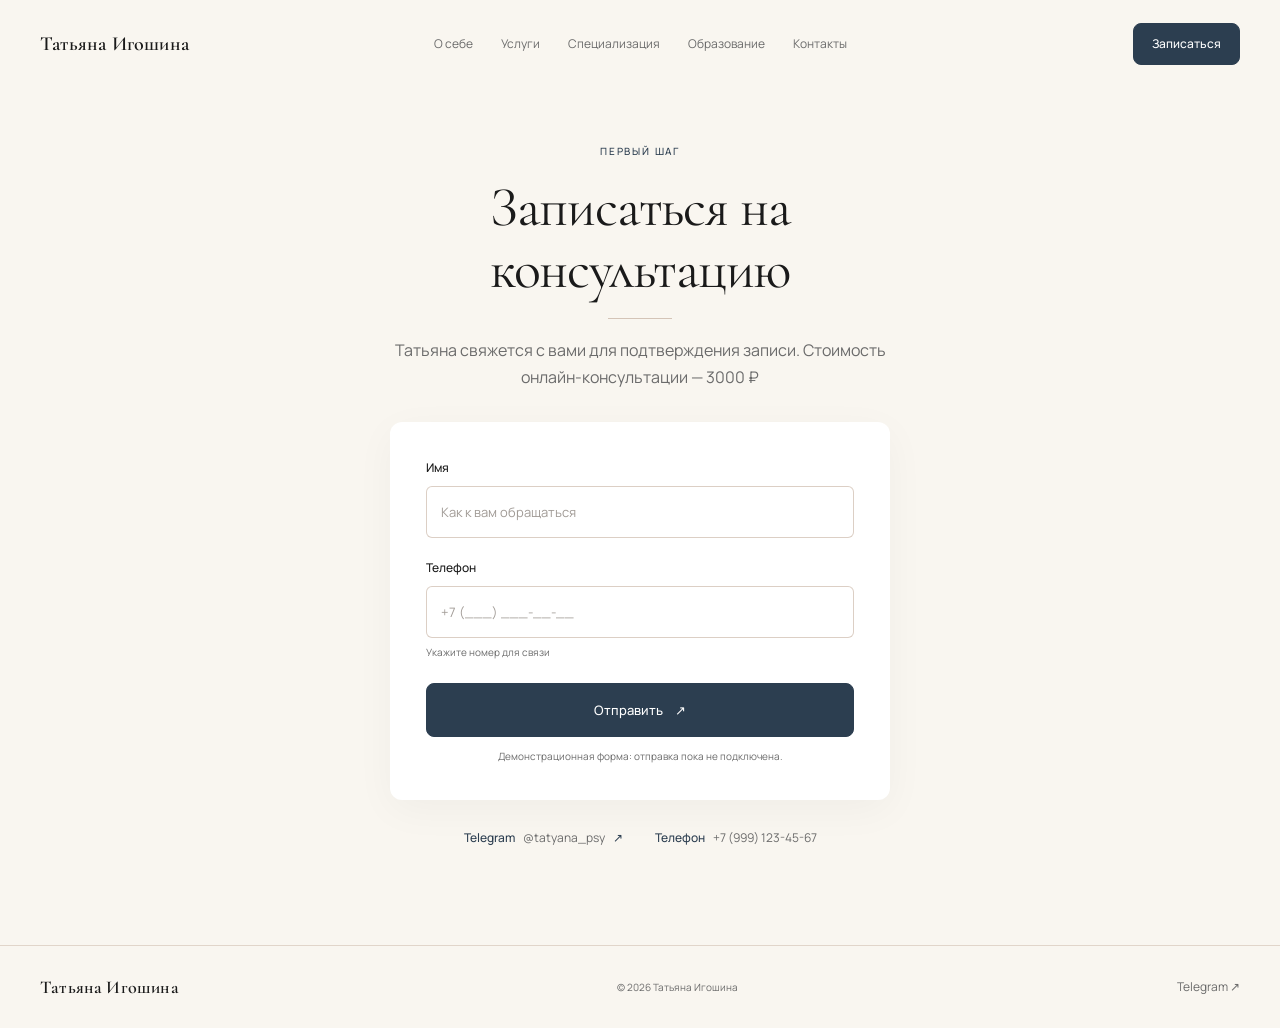
==== booking.html @ d83c14a1 "initial commit" ====
<!doctype html>
<html lang="ru">
<head>
  <meta charset="utf-8">
  <meta name="viewport" content="width=device-width, initial-scale=1">
  <meta name="theme-color" content="#F9F6F0">
  <meta name="description" content="Запись на онлайн-консультацию к психологу Татьяне Игошиной.">
  <title>Записаться на консультацию — Татьяна Игошина</title>
  <link rel="stylesheet" href="css/style.css">
  <script src="js/main.js" defer></script>
</head>
<body>
  <header class="site-header" id="site-header">
    <div class="container header-inner">
      <a class="wordmark" href="index.html#home" aria-label="Татьяна Игошина — на главную">Татьяна Игошина</a>
      <button class="menu-toggle" type="button" aria-label="Открыть меню" aria-expanded="false" aria-controls="primary-nav">
        <span></span>
        <span></span>
      </button>
      <nav class="primary-nav" id="primary-nav" aria-label="Основная навигация">
        <a href="index.html#about">О себе</a>
        <a href="index.html#services">Услуги</a>
        <a href="index.html#specialization">Специализация</a>
        <a href="index.html#education">Образование</a>
        <a href="index.html#contacts">Контакты</a>
      </nav>
      <a class="button button-header" href="#booking">Записаться</a>
    </div>
  </header>

  <main class="booking-page">
    <section class="booking-section" id="booking">
      <div class="container">
        <div class="booking-content reveal">
          <p class="eyebrow">Первый шаг</p>
          <h1>Записаться на консультацию</h1>
          <p class="booking-description">Татьяна свяжется с вами для подтверждения записи. Стоимость онлайн-консультации — 3000 ₽</p>
          <form class="contact-form booking-form" id="contact-form">
            <label for="contact-name">Имя</label>
            <input id="contact-name" name="name" type="text" autocomplete="name" placeholder="Как к вам обращаться" required>
            <label for="contact-phone">Телефон</label>
            <input id="contact-phone" name="phone" type="tel" inputmode="tel" autocomplete="tel" placeholder="+7 (___) ___-__-__" aria-describedby="phone-hint" required>
            <span class="form-hint" id="phone-hint">Укажите номер для связи</span>
            <button class="button form-submit" type="submit">Отправить <span aria-hidden="true">↗</span></button>
            <p class="form-disclaimer">Демонстрационная форма: отправка пока не подключена.</p>
          </form>
          <div class="booking-contacts">
            <a href="https://t.me/tatyana_psy" target="_blank" rel="noopener noreferrer">Telegram <span>@tatyana_psy</span> <span aria-hidden="true">↗</span></a>
            <a href="tel:+79991234567">Телефон <span>+7 (999) 123-45-67</span></a>
          </div>
        </div>
      </div>
    </section>
  </main>

  <dialog class="confirmation-modal" id="confirmation-modal" aria-labelledby="confirmation-message">
    <div class="confirmation-content">
      <svg class="success-check" viewBox="0 0 120 120" role="img" aria-label="Успешная запись">
        <circle class="success-check-circle" cx="60" cy="60" r="48"></circle>
        <path class="success-check-mark" d="m38 61 14 14 31-32"></path>
      </svg>
      <p class="confirmation-message" id="confirmation-message">Спасибо! Я свяжусь с вами в ближайшее время для подтверждения записи.</p>
      <button class="button confirmation-close" type="button">Закрыть</button>
    </div>
  </dialog>

  <footer class="site-footer">
    <div class="container footer-inner">
      <a class="wordmark footer-wordmark" href="index.html#home">Татьяна Игошина</a>
      <p>© 2026 Татьяна Игошина</p>
      <a class="footer-social" href="https://t.me/tatyana_psy" target="_blank" rel="noopener noreferrer">Telegram <span aria-hidden="true">↗</span></a>
    </div>
  </footer>
</body>
</html>
---- css/style.css ----
:root {
  --color-bg: #F9F6F0;
  --color-surface: #FFFFFF;
  --color-text: #1A1A1A;
  --color-text-muted: #6B6B6B;
  --color-accent: #2C3E50;
  --color-accent-light: #D4C4B7;
  --font-heading: "Cormorant", Georgia, serif;
  --font-body: "Manrope", Arial, sans-serif;
  --shadow-soft: 0 10px 40px rgba(0, 0, 0, 0.04);
  --shadow-hover: 0 18px 48px rgba(0, 0, 0, 0.1);
  --container-width: 1200px;
}

@font-face {
  font-family: "Cormorant";
  src: url("../fonts/CormorantGaramond-Cyrillic.woff2") format("woff2");
  font-style: normal;
  font-weight: 400 600;
  font-display: block;
  unicode-range: U+0301, U+0400-045F, U+0490-0491, U+04B0-04B1, U+2116;
}

@font-face {
  font-family: "Cormorant";
  src: url("../fonts/CormorantGaramond-LatinExt.woff2") format("woff2");
  font-style: normal;
  font-weight: 400 600;
  font-display: block;
  unicode-range: U+0100-02BA, U+02BD-02C5, U+02C7-02CC, U+02CE-02D7, U+02DD-02FF, U+0304, U+0308, U+0329, U+1D00-1DBF, U+1E00-1E9F, U+1EF2-1EFF, U+2020, U+20A0-20AB, U+20AD-20C4, U+2113, U+2C60-2C7F, U+A720-A7FF;
}

@font-face {
  font-family: "Cormorant";
  src: url("../fonts/CormorantGaramond-Latin.woff2") format("woff2");
  font-style: normal;
  font-weight: 400 600;
  font-display: block;
  unicode-range: U+0000-00FF, U+0131, U+0152-0153, U+02BB-02BC, U+02C6, U+02DA, U+02DC, U+0304, U+0308, U+0329, U+2000-206F, U+20AC, U+2122, U+2191, U+2193, U+2212, U+2215, U+FEFF, U+FFFD;
}

@font-face {
  font-family: "Manrope";
  src: url("../fonts/Manrope-Cyrillic.woff2") format("woff2");
  font-style: normal;
  font-weight: 400 500;
  font-display: block;
  unicode-range: U+0301, U+0400-045F, U+0490-0491, U+04B0-04B1, U+2116;
}

@font-face {
  font-family: "Manrope";
  src: url("../fonts/Manrope-LatinExt.woff2") format("woff2");
  font-style: normal;
  font-weight: 400 500;
  font-display: block;
  unicode-range: U+0100-02BA, U+02BD-02C5, U+02C7-02CC, U+02CE-02D7, U+02DD-02FF, U+0304, U+0308, U+0329, U+1D00-1DBF, U+1E00-1E9F, U+1EF2-1EFF, U+2020, U+20A0-20AB, U+20AD-20C4, U+2113, U+2C60-2C7F, U+A720-A7FF;
}

@font-face {
  font-family: "Manrope";
  src: url("../fonts/Manrope-Latin.woff2") format("woff2");
  font-style: normal;
  font-weight: 400 500;
  font-display: block;
  unicode-range: U+0000-00FF, U+0131, U+0152-0153, U+02BB-02BC, U+02C6, U+02DA, U+02DC, U+0304, U+0308, U+0329, U+2000-206F, U+20AC, U+2122, U+2191, U+2193, U+2212, U+2215, U+FEFF, U+FFFD;
}

* {
  box-sizing: border-box;
}

html {
  scroll-behavior: smooth;
  scroll-padding-top: 96px;
}

body {
  margin: 0;
  background: var(--color-bg);
  color: var(--color-text);
  font-family: var(--font-body);
  font-size: 16px;
  font-weight: 400;
  line-height: 1.7;
}

body,
button,
input {
  font-family: var(--font-body);
}

button,
input,
a {
  -webkit-tap-highlight-color: transparent;
}

a {
  color: inherit;
  text-decoration: none;
}

button,
input {
  font-size: inherit;
}

button:focus-visible,
input:focus-visible,
a:focus-visible {
  outline: 2px solid var(--color-accent);
  outline-offset: 4px;
}

img {
  display: block;
  max-width: 100%;
}

h1,
h2,
h3,
p {
  margin-top: 0;
}

h1,
h2,
h3 {
  color: var(--color-text);
  font-family: var(--font-heading);
  font-weight: 400;
}

h1 {
  margin-bottom: 24px;
  font-size: 64px;
  letter-spacing: -0.02em;
  line-height: 1.1;
}

h2 {
  margin-bottom: 30px;
  font-size: 56px;
  line-height: 1.2;
}

h2::after {
  display: block;
  width: 64px;
  height: 1px;
  margin-top: 18px;
  background: var(--color-accent-light);
  content: "";
}

h3 {
  margin-bottom: 16px;
  font-size: 24px;
  font-weight: 600;
  line-height: 1.25;
}

p {
  color: var(--color-text-muted);
  font-size: 16px;
  line-height: 1.7;
}

.container {
  width: min(var(--container-width), calc(100% - 80px));
  margin: 0 auto;
}

.section {
  padding: 120px 0;
}

.site-header {
  position: fixed;
  z-index: 20;
  inset: 0 0 auto;
  height: 88px;
  transition: background-color 240ms ease, box-shadow 240ms ease, backdrop-filter 240ms ease;
}

.site-header.is-scrolled {
  background: rgba(249, 246, 240, 0.92);
  box-shadow: 0 4px 24px rgba(26, 26, 26, 0.06);
  backdrop-filter: blur(14px);
}

.header-inner {
  position: relative;
  display: flex;
  height: 100%;
  align-items: center;
  justify-content: space-between;
  gap: 28px;
}

.wordmark {
  flex: 0 0 auto;
  color: var(--color-text);
  font-family: var(--font-heading);
  font-size: 20px;
  font-weight: 600;
  letter-spacing: 0.01em;
}

.primary-nav {
  position: absolute;
  left: 50%;
  display: flex;
  align-items: center;
  gap: 28px;
  transform: translateX(-50%);
}

.primary-nav a,
.footer-social {
  color: var(--color-text-muted);
  font-size: 12px;
  transition: color 180ms ease;
}

.primary-nav a:hover,
.footer-social:hover {
  color: var(--color-accent);
}

.button {
  display: inline-flex;
  min-height: 54px;
  align-items: center;
  justify-content: center;
  gap: 12px;
  padding: 0 24px;
  border: 1px solid var(--color-accent);
  border-radius: 8px;
  background: var(--color-accent);
  color: var(--color-surface);
  font-size: 13px;
  font-weight: 500;
  line-height: 1.3;
  transition: background-color 180ms ease, border-color 180ms ease, transform 180ms ease;
}

.button:hover {
  transform: translateY(-2px);
  border-color: #1F2F3D;
  background: #1F2F3D;
}

.button-header {
  justify-content: flex-end;
  min-height: 42px;
  padding: 0 18px;
  font-size: 12px;
}

.menu-toggle {
  display: none;
}

.hero {
  position: relative;
  display: flex;
  min-height: 100vh;
  align-items: center;
  padding: 112px 0 72px;
  overflow: hidden;
}

.hero::after {
  position: absolute;
  right: max(20px, calc((100% - var(--container-width)) / 2));
  bottom: 0;
  left: max(20px, calc((100% - var(--container-width)) / 2));
  height: 1px;
  background: var(--color-accent-light);
  content: "";
}

.hero::before {
  position: absolute;
  top: 20%;
  left: -150px;
  width: 350px;
  height: 350px;
  border: 1px solid rgba(212, 196, 183, 0.42);
  border-radius: 50%;
  content: "";
  pointer-events: none;
}

.hero-layout {
  display: grid;
  grid-template-columns: 1fr 0.88fr;
  align-items: center;
  gap: 72px;
}

.hero-copy {
  max-width: 590px;
  padding: 32px 0;
}

.eyebrow {
  margin-bottom: 18px;
  color: var(--color-accent);
  font-size: 10px;
  font-weight: 500;
  letter-spacing: 0.18em;
  line-height: 1.5;
  text-transform: uppercase;
}

.hero-copy h1 {
  max-width: 600px;
}

.hero-subtitle {
  margin-bottom: 12px;
  color: var(--color-text);
  font-size: 15px;
  font-weight: 500;
}

.hero-description {
  max-width: 460px;
  margin-bottom: 30px;
  font-size: 17px;
}

.hero-note {
  display: block;
  margin-top: 20px;
  color: var(--color-text-muted);
  font-size: 11px;
  letter-spacing: 0.06em;
}

.hero-image-wrap {
  position: relative;
  width: 100%;
  max-width: 490px;
  justify-self: end;
}

.hero-image-wrap::before {
  position: absolute;
  z-index: -1;
  top: 28px;
  right: -25px;
  bottom: -25px;
  left: 28px;
  border: 1px solid var(--color-accent-light);
  border-radius: 12px;
  content: "";
}

.hero-image {
  width: 100%;
  height: min(68vh, 640px);
  min-height: 430px;
  border-radius: 12px;
  box-shadow: var(--shadow-soft);
  object-fit: cover;
  object-position: center 35%;
}

.scroll-cue {
  position: absolute;
  bottom: 32px;
  left: 50%;
  display: flex;
  width: 24px;
  height: 38px;
  justify-content: center;
  border: 1px solid var(--color-accent-light);
  border-radius: 20px;
  transform: translateX(-50%);
}

.scroll-cue span {
  width: 2px;
  height: 8px;
  margin-top: 7px;
  border-radius: 2px;
  background: var(--color-accent);
  animation: scroll-pulse 1.6s ease-in-out infinite;
}

.about-section {
  background: var(--color-surface);
}

.about-layout {
  display: grid;
  grid-template-columns: 0.92fr 1fr;
  align-items: center;
  gap: 100px;
}

.about-image-wrap {
  position: relative;
  max-width: 470px;
}

.about-image {
  width: 100%;
  height: 600px;
  border: 1px solid var(--color-accent-light);
  border-radius: 12px;
  box-shadow: var(--shadow-soft);
  object-fit: cover;
  object-position: center;
}

.about-copy {
  max-width: 520px;
}

.about-copy h2 {
  margin-bottom: 20px;
}

.about-copy p:not(.eyebrow) {
  margin-bottom: 16px;
}

.text-link {
  display: inline-flex;
  align-items: center;
  gap: 12px;
  margin-top: 10px;
  color: var(--color-accent);
  font-size: 12px;
  font-weight: 500;
}

.text-link span,
.card-link span {
  transition: transform 180ms ease;
}

.text-link:hover span,
.card-link:hover span {
  transform: translate(3px, -3px);
}

.section-heading {
  display: flex;
  align-items: end;
  justify-content: space-between;
  gap: 48px;
  margin-bottom: 52px;
}

.section-heading h2 {
  margin-bottom: 0;
}

.section-intro {
  max-width: 420px;
  margin-bottom: 4px;
}

.service-grid {
  display: grid;
  grid-template-columns: repeat(2, minmax(0, 1fr));
  gap: 28px;
}

.service-card {
  position: relative;
  display: flex;
  min-height: 390px;
  flex-direction: column;
  padding: 40px;
  border-radius: 12px;
  background: var(--color-surface);
  box-shadow: var(--shadow-soft);
  transition: transform 240ms ease, box-shadow 240ms ease;
}

.service-card:hover {
  transform: translateY(-5px);
  box-shadow: var(--shadow-hover);
}

.card-number {
  display: block;
  margin-bottom: 26px;
  color: var(--color-accent-light);
  font-family: var(--font-heading);
  font-size: 21px;
}

.service-card h3 {
  max-width: 430px;
}

.service-card > p {
  max-width: 480px;
  margin-bottom: 26px;
}

.service-price {
  display: flex;
  align-items: baseline;
  gap: 12px;
  margin-top: auto;
}

.price {
  color: var(--color-accent);
  font-size: 25px;
  font-weight: 500;
  letter-spacing: -0.04em;
}

.price-caption {
  color: var(--color-text-muted);
  font-size: 11px;
}

.card-link {
  display: flex;
  align-items: center;
  justify-content: space-between;
  margin-top: 22px;
  padding: 13px 16px;
  border: 1px solid var(--color-accent);
  border-radius: 8px;
  background: transparent;
  color: var(--color-accent);
  font-size: 12px;
  font-weight: 500;
  transition: background-color 200ms ease, color 200ms ease, box-shadow 200ms ease, transform 200ms ease;
}

.card-link:hover {
  transform: translateY(-2px);
  background: var(--color-accent);
  color: var(--color-surface);
  box-shadow: 0 8px 20px rgba(44, 62, 80, 0.2);
}

.specialization-section {
  background: var(--color-accent);
}

.specialization-layout {
  display: grid;
  grid-template-columns: 1fr;
  gap: 44px;
}

.specialization-heading .eyebrow {
  color: var(--color-accent-light);
}

.specialization-heading h2 {
  max-width: 620px;
  margin-bottom: 20px;
  color: var(--color-surface);
}

.specialization-heading > p:last-child {
  max-width: 390px;
  margin-bottom: 0;
  color: rgba(255, 255, 255, 0.68);
}

.specialization-grid {
  display: grid;
  grid-template-columns: repeat(3, minmax(0, 1fr));
  gap: 18px;
}

.specialization-card {
  min-height: 205px;
  padding: 26px 24px;
  border: 1px solid rgba(255, 255, 255, 0.1);
  border-radius: 12px;
  background: rgba(255, 255, 255, 0.08);
  transition: transform 240ms ease, background-color 240ms ease, box-shadow 240ms ease;
}

.specialization-card:hover {
  transform: translateY(-5px);
  background: rgba(255, 255, 255, 0.13);
  box-shadow: 0 14px 34px rgba(12, 24, 35, 0.2);
}

.specialization-icon {
  width: 30px;
  height: 30px;
  margin-bottom: 16px;
  fill: none;
  stroke: var(--color-accent-light);
  stroke-linecap: round;
  stroke-linejoin: round;
  stroke-width: 1.5;
}

.specialization-card h3 {
  margin-bottom: 8px;
  color: var(--color-surface);
  font-family: var(--font-body);
  font-size: 15px;
  font-weight: 500;
  line-height: 1.4;
}

.specialization-card p {
  margin-bottom: 0;
  color: rgba(255, 255, 255, 0.68);
  font-size: 12px;
  line-height: 1.6;
}

.education-section {
  background: var(--color-surface);
}

.education-heading {
  align-items: end;
}

.education-heading h2 {
  max-width: 540px;
}

.education-layout {
  display: grid;
  grid-template-columns: 0.8fr 1fr;
  align-items: start;
  gap: 72px;
}

.education-list {
  border-top: 1px solid var(--color-accent-light);
}

.education-item {
  display: grid;
  grid-template-columns: 42px 1fr;
  gap: 14px;
  padding: 18px 0;
  border-bottom: 1px solid rgba(212, 196, 183, 0.7);
}

.education-marker {
  padding-top: 2px;
  color: var(--color-accent);
  font-family: var(--font-heading);
  font-size: 17px;
}

.education-item p {
  margin-bottom: 0;
  color: var(--color-text);
  font-size: 13px;
  line-height: 1.6;
}

.diploma-slider {
  display: grid;
  grid-template-columns: 48px minmax(0, 1fr) 48px;
  align-items: center;
  gap: 18px;
  min-width: 0;
}

.diploma-viewport {
  min-width: 0;
  overflow: hidden;
  border-radius: 12px;
  background: var(--color-bg);
  box-shadow: var(--shadow-soft);
}

.diploma-track {
  display: flex;
  align-items: stretch;
  transition: transform 520ms cubic-bezier(0.22, 0.61, 0.36, 1);
  will-change: transform;
}

.diploma-slider[data-active-slide="0"] .diploma-track {
  transform: translateX(0);
}

.diploma-slider[data-active-slide="1"] .diploma-track {
  transform: translateX(-100%);
}

.diploma-slider[data-active-slide="2"] .diploma-track {
  transform: translateX(-200%);
}

.diploma-slider[data-active-slide="3"] .diploma-track {
  transform: translateX(-300%);
}

.diploma-slider[data-active-slide="4"] .diploma-track {
  transform: translateX(-400%);
}

.diploma-slider[data-active-slide="5"] .diploma-track {
  transform: translateX(-500%);
}

.diploma-slide {
  display: flex;
  flex: 0 0 100%;
  min-width: 0;
  height: 460px;
  align-items: center;
  justify-content: center;
  padding: 18px;
}

.diploma-slide img {
  width: 100%;
  height: 100%;
  object-fit: contain;
}

.slider-arrow {
  display: flex;
  width: 46px;
  height: 46px;
  align-items: center;
  justify-content: center;
  padding: 0;
  border: 1px solid var(--color-accent-light);
  border-radius: 50%;
  background: var(--color-surface);
  color: var(--color-accent);
  cursor: pointer;
  transition: background-color 180ms ease, color 180ms ease, box-shadow 180ms ease, transform 180ms ease;
}

.slider-arrow:hover {
  transform: scale(1.06);
  background: var(--color-accent);
  color: var(--color-surface);
  box-shadow: var(--shadow-soft);
}

.slider-arrow svg {
  width: 20px;
  height: 20px;
  fill: none;
  stroke: currentColor;
  stroke-linecap: round;
  stroke-linejoin: round;
  stroke-width: 1.7;
}

.slider-arrow:disabled {
  opacity: 0.45;
  cursor: default;
}

.slider-arrow:disabled:hover {
  transform: none;
  background: var(--color-surface);
  color: var(--color-accent);
  box-shadow: none;
}

.contacts-section {
  background: var(--color-bg);
}

.contacts-layout {
  display: grid;
  grid-template-columns: 0.9fr 0.8fr;
  align-items: start;
  gap: 100px;
}

.contacts-simple {
  display: block;
}

.contacts-simple .contacts-copy {
  max-width: 720px;
  margin: 0 auto;
  text-align: center;
}

.contacts-simple .contacts-copy h2 {
  max-width: none;
}

.contacts-simple .contacts-copy h2::after {
  margin-right: auto;
  margin-left: auto;
}

.contacts-simple .contacts-copy > p:not(.eyebrow) {
  max-width: none;
}

.contacts-simple .contact-links {
  justify-items: center;
}

.contacts-booking-link {
  margin-top: 32px;
}

.contacts-copy {
  max-width: 470px;
  padding-top: 10px;
}

.contacts-copy h2 {
  max-width: 440px;
}

.contacts-copy > p:not(.eyebrow) {
  max-width: 420px;
}

.contact-links {
  display: grid;
  gap: 14px;
  margin-top: 34px;
}

.contact-links a {
  display: flex;
  align-items: center;
  gap: 12px;
  color: var(--color-accent);
  font-size: 12px;
  font-weight: 500;
}

.contact-links a span:first-of-type {
  color: var(--color-text-muted);
  font-weight: 400;
}

.contact-form {
  display: flex;
  flex-direction: column;
  padding: 36px;
  border-radius: 12px;
  background: var(--color-surface);
  box-shadow: var(--shadow-soft);
}

.contact-form label {
  margin: 0 0 8px;
  color: var(--color-text);
  font-size: 12px;
  font-weight: 500;
}

.contact-form input {
  width: 100%;
  min-height: 52px;
  margin-bottom: 20px;
  padding: 0 14px;
  border: 1px solid rgba(212, 196, 183, 0.8);
  border-radius: 6px;
  background: var(--color-surface);
  color: var(--color-text);
  font-size: 13px;
  transition: border-color 180ms ease, box-shadow 180ms ease;
}

.contact-form input::placeholder {
  color: #A19B96;
}

.contact-form input:focus {
  border-color: var(--color-accent);
  box-shadow: 0 0 0 3px rgba(44, 62, 80, 0.08);
  outline: none;
}

.form-hint {
  margin-top: -14px;
  margin-bottom: 22px;
  color: var(--color-text-muted);
  font-size: 10px;
}

.form-submit {
  width: 100%;
  cursor: pointer;
}

.form-disclaimer {
  margin: 12px 0 0;
  font-size: 10px;
  line-height: 1.5;
  text-align: center;
}

.confirmation-modal {
  width: min(440px, calc(100% - 32px));
  max-width: none;
  max-height: calc(100% - 32px);
  padding: 0;
  overflow: auto;
  border: 0;
  border-radius: 12px;
  background: transparent;
  color: var(--color-text);
}

.confirmation-modal::backdrop {
  background: rgba(26, 26, 26, 0.58);
  backdrop-filter: blur(3px);
}

.confirmation-modal[open] {
  animation: modal-enter 240ms ease both;
}

.confirmation-content {
  display: flex;
  flex-direction: column;
  align-items: center;
  padding: 42px 38px 36px;
  border-radius: 12px;
  background: var(--color-surface);
  box-shadow: var(--shadow-hover);
  text-align: center;
}

.success-check {
  width: 124px;
  height: 124px;
  margin-bottom: 22px;
  overflow: visible;
}

.success-check-circle,
.success-check-mark {
  fill: none;
  stroke: var(--color-accent);
  stroke-linecap: round;
  stroke-linejoin: round;
}

.success-check-circle {
  stroke-width: 3;
  stroke-dasharray: 302;
  stroke-dashoffset: 302;
  animation: draw-success-circle 900ms ease forwards;
}

.success-check-mark {
  stroke-width: 4;
  stroke-dasharray: 68;
  stroke-dashoffset: 68;
  animation: draw-success-mark 550ms 650ms ease forwards;
}

.confirmation-message {
  max-width: 340px;
  margin-bottom: 26px;
  color: var(--color-text);
  font-family: var(--font-heading);
  font-size: 27px;
  line-height: 1.25;
}

.confirmation-close {
  min-width: 150px;
  cursor: pointer;
}

.booking-page {
  min-height: calc(100vh - 76px);
}

.booking-section {
  display: flex;
  min-height: calc(100vh - 76px);
  align-items: center;
  padding: 144px 0 96px;
}

.booking-content {
  width: min(100%, 600px);
  margin: 0 auto;
  text-align: center;
}

.booking-content h1 {
  margin-bottom: 18px;
  font-size: 56px;
}

.booking-content h1::after {
  display: block;
  width: 64px;
  height: 1px;
  margin: 18px auto 0;
  background: var(--color-accent-light);
  content: "";
}

.booking-description {
  max-width: 520px;
  margin: 0 auto 30px;
}

.booking-form {
  max-width: 500px;
  margin: 0 auto;
  text-align: left;
}

.booking-contacts {
  display: flex;
  flex-wrap: wrap;
  justify-content: center;
  gap: 16px 32px;
  margin-top: 28px;
}

.booking-contacts a {
  display: inline-flex;
  align-items: center;
  gap: 8px;
  color: var(--color-accent);
  font-size: 12px;
  font-weight: 500;
}

.booking-contacts a span:first-of-type {
  color: var(--color-text-muted);
  font-weight: 400;
}

.site-footer {
  padding: 26px 0;
  border-top: 1px solid rgba(212, 196, 183, 0.65);
  background: var(--color-bg);
}

.footer-inner {
  display: flex;
  align-items: center;
  justify-content: space-between;
  gap: 24px;
}

.footer-wordmark {
  font-size: 18px;
}

.footer-inner p {
  margin: 0;
  font-size: 10px;
}

.reveal {
  opacity: 0;
  transform: translateY(30px);
  transition: opacity 700ms ease, transform 700ms ease;
}

.reveal.is-visible {
  opacity: 1;
  transform: translateY(0);
}

@keyframes scroll-pulse {
  0%,
  100% {
    opacity: 0.4;
    transform: translateY(0);
  }
  50% {
    opacity: 1;
    transform: translateY(8px);
  }
}

@keyframes draw-success-circle {
  to {
    stroke-dashoffset: 0;
  }
}

@keyframes draw-success-mark {
  to {
    stroke-dashoffset: 0;
  }
}

@keyframes modal-enter {
  from {
    opacity: 0;
    transform: translateY(12px) scale(0.97);
  }
  to {
    opacity: 1;
    transform: translateY(0) scale(1);
  }
}

@media (max-width: 1024px) {
  .container {
    width: min(100% - 64px, var(--container-width));
  }

  .primary-nav {
    gap: 18px;
  }

  .primary-nav a {
    font-size: 11px;
  }

  .hero-layout {
    gap: 48px;
  }

  .about-layout {
    gap: 64px;
  }

  .about-image {
    height: 520px;
  }

  .education-layout {
    grid-template-columns: 0.9fr 1fr;
    gap: 42px;
  }

  .diploma-slide {
    height: 400px;
  }

  .contacts-layout {
    gap: 64px;
  }
}

@media (max-width: 768px) {
  html {
    scroll-padding-top: 76px;
  }

  .container {
    width: min(100% - 48px, var(--container-width));
  }

  .section {
    padding: 88px 0;
  }

  .site-header {
    height: 72px;
  }

  .header-inner {
    gap: 14px;
  }

  .wordmark {
    flex: 0 0 auto;
  }

  .menu-toggle {
    display: flex;
    width: 42px;
    height: 42px;
    flex-direction: column;
    align-items: center;
    justify-content: center;
    gap: 6px;
    margin-left: auto;
    padding: 0;
    border: 1px solid var(--color-accent-light);
    border-radius: 8px;
    background: transparent;
    cursor: pointer;
  }

  .menu-toggle span {
    width: 17px;
    height: 1px;
    background: var(--color-accent);
    transition: transform 180ms ease;
  }

  .menu-toggle[aria-expanded="true"] span:first-child {
    transform: translateY(3.5px) rotate(45deg);
  }

  .menu-toggle[aria-expanded="true"] span:last-child {
    transform: translateY(-3.5px) rotate(-45deg);
  }

  .primary-nav {
    position: absolute;
    top: 72px;
    right: 0;
    left: 0;
    display: none;
    flex-direction: column;
    align-items: stretch;
    gap: 0;
    padding: 10px 24px 18px;
    background: rgba(249, 246, 240, 0.98);
    box-shadow: 0 14px 20px rgba(26, 26, 26, 0.06);
    backdrop-filter: blur(14px);
    transform: none;
  }

  .primary-nav.is-open {
    display: flex;
  }

  .primary-nav a {
    padding: 12px 0;
    border-bottom: 1px solid rgba(212, 196, 183, 0.55);
    font-size: 12px;
  }

  .primary-nav a:last-child {
    border-bottom: 0;
  }

  .button-header {
    justify-content: center;
    min-height: 40px;
    padding: 0 14px;
  }

  .hero {
    min-height: auto;
    padding: 126px 0 96px;
  }

  .hero-layout {
    grid-template-columns: 1fr 0.85fr;
    gap: 32px;
  }

  h1 {
    font-size: 52px;
  }

  h2 {
    font-size: 38px;
  }

  .hero-image {
    height: 480px;
    min-height: 0;
  }

  .hero-image-wrap::before {
    right: -14px;
    bottom: -14px;
  }

  .scroll-cue {
    bottom: 26px;
  }

  .about-layout {
    grid-template-columns: 0.85fr 1fr;
    gap: 40px;
  }

  .about-image {
    height: 470px;
  }

  .section-heading {
    align-items: start;
    gap: 28px;
  }

  .service-card {
    min-height: 410px;
    padding: 30px;
  }

  .specialization-heading h2 {
    max-width: 560px;
  }

  .specialization-grid {
    grid-template-columns: repeat(2, minmax(0, 1fr));
  }

  .education-layout {
    grid-template-columns: 1fr;
    gap: 42px;
  }

  .education-list {
    max-width: none;
  }

  .diploma-slider {
    grid-template-columns: 42px minmax(0, 1fr) 42px;
    gap: 12px;
  }

  .diploma-slide {
    height: 360px;
    padding: 14px;
  }

  .slider-arrow {
    width: 40px;
    height: 40px;
  }

  .contacts-layout {
    grid-template-columns: 1fr 0.9fr;
    gap: 40px;
  }

  .contacts-simple {
    display: block;
  }

  .contact-form {
    padding: 28px;
  }
}

@media (max-width: 600px) {
  .hero-layout {
    grid-template-columns: 1fr;
    gap: 38px;
  }

  .hero-copy {
    padding: 0;
  }

  .hero-image-wrap {
    width: min(100% - 20px, 430px);
    justify-self: center;
  }

  .hero-image {
    height: 440px;
  }

  .about-layout {
    grid-template-columns: 1fr;
    gap: 42px;
  }

  .about-image-wrap {
    width: min(100% - 18px, 460px);
    justify-self: center;
  }

  .about-image {
    height: 460px;
  }

  .about-copy {
    max-width: none;
  }

  .section-heading {
    flex-direction: column;
    gap: 18px;
  }

  .section-intro {
    max-width: 540px;
  }

  .service-grid {
    grid-template-columns: 1fr;
  }

  .service-card {
    min-height: 360px;
  }

  .specialization-grid {
    grid-template-columns: 1fr;
  }

  .education-heading {
    align-items: start;
  }

  .contacts-layout {
    grid-template-columns: 1fr;
    gap: 36px;
  }

  .contacts-simple {
    display: block;
  }

  .contacts-copy {
    max-width: none;
  }

  .contact-form {
    width: 100%;
  }
}

@media (max-width: 480px) {
  .container {
    width: calc(100% - 40px);
  }

  .section {
    padding: 72px 0;
  }

  h1 {
    font-size: 44px;
  }

  h2 {
    font-size: 34px;
  }

  .booking-section {
    min-height: calc(100vh - 72px);
    padding: 112px 0 72px;
  }

  .booking-content h1 {
    font-size: 42px;
  }

  .booking-description {
    font-size: 14px;
  }

  h3 {
    font-size: 22px;
  }

  .wordmark {
    font-size: 18px;
  }

  .button-header {
    min-height: 38px;
    padding: 0 12px;
    font-size: 11px;
  }

  .hero {
    padding-top: 112px;
  }

  .hero-description {
    font-size: 15px;
  }

  .hero-image {
    height: 380px;
  }

  .hero-image-wrap::before {
    top: 16px;
    right: -10px;
    bottom: -10px;
    left: 16px;
  }

  .about-image {
    height: 390px;
  }

  .section-heading {
    margin-bottom: 34px;
  }

  .service-card {
    min-height: 0;
    padding: 28px 24px;
  }

  .diploma-slider {
    grid-template-columns: 36px minmax(0, 1fr) 36px;
    gap: 8px;
  }

  .diploma-slide {
    height: 280px;
    padding: 10px;
  }

  .slider-arrow {
    width: 36px;
    height: 36px;
  }

  .slider-arrow svg {
    width: 17px;
    height: 17px;
  }

  .confirmation-content {
    padding: 34px 24px 28px;
  }

  .success-check {
    width: 108px;
    height: 108px;
  }

  .confirmation-message {
    font-size: 24px;
  }

  .contact-form {
    padding: 24px 20px;
  }

  .footer-inner {
    flex-wrap: wrap;
    gap: 12px 20px;
  }

  .footer-inner p {
    order: 1;
    width: 100%;
  }
}

@media (prefers-reduced-motion: reduce) {
  *,
  *::before,
  *::after {
    scroll-behavior: auto !important;
    animation-duration: 0.01ms !important;
    animation-iteration-count: 1 !important;
    transition-duration: 0.01ms !important;
  }

  .reveal {
    opacity: 1;
    transform: none;
  }
}
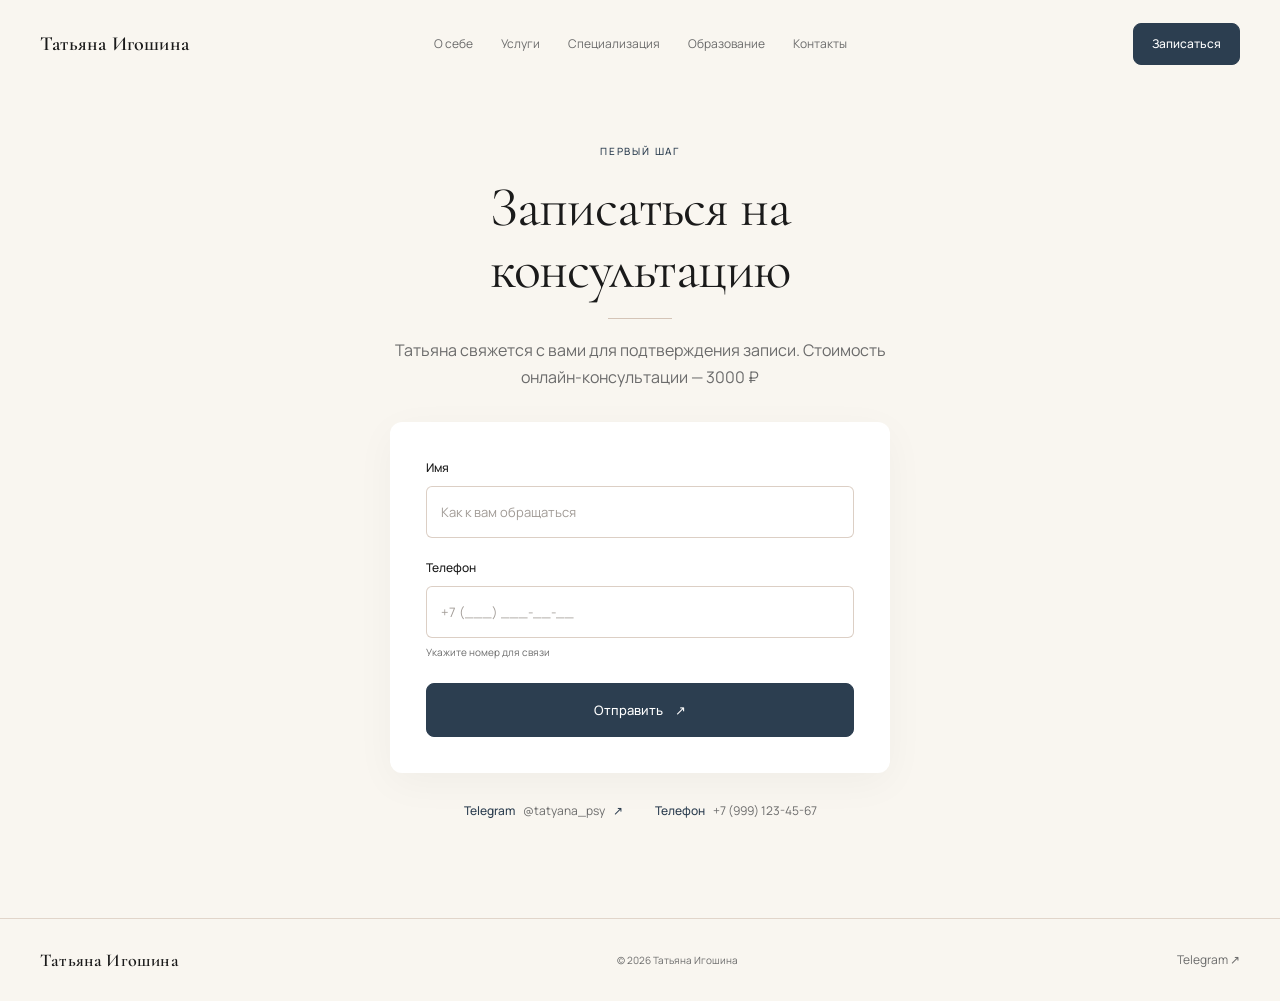
==== commit d71d0e40: "подключение формы к Telegram и favicon" ====
--- a/booking.html
+++ b/booking.html
@@ -6,6 +6,7 @@
   <meta name="theme-color" content="#F9F6F0">
   <meta name="description" content="Запись на онлайн-консультацию к психологу Татьяне Игошиной.">
   <title>Записаться на консультацию — Татьяна Игошина</title>
+  <link rel="icon" type="image/svg+xml" href="favicon.svg">
   <link rel="stylesheet" href="css/style.css">
   <script src="js/main.js" defer></script>
 </head>
@@ -42,7 +43,6 @@
             <input id="contact-phone" name="phone" type="tel" inputmode="tel" autocomplete="tel" placeholder="+7 (___) ___-__-__" aria-describedby="phone-hint" required>
             <span class="form-hint" id="phone-hint">Укажите номер для связи</span>
             <button class="button form-submit" type="submit">Отправить <span aria-hidden="true">↗</span></button>
-            <p class="form-disclaimer">Демонстрационная форма: отправка пока не подключена.</p>
           </form>
           <div class="booking-contacts">
             <a href="https://t.me/tatyana_psy" target="_blank" rel="noopener noreferrer">Telegram <span>@tatyana_psy</span> <span aria-hidden="true">↗</span></a>
--- a/css/style.css
+++ b/css/style.css
@@ -417,7 +417,7 @@
   border-radius: 12px;
   box-shadow: var(--shadow-soft);
   object-fit: cover;
-  object-position: center;
+  object-position: center 0%;
 }
 
 .about-copy {
@@ -485,6 +485,12 @@
   background: var(--color-surface);
   box-shadow: var(--shadow-soft);
   transition: transform 240ms ease, box-shadow 240ms ease;
+}
+
+.service-card:only-child {
+  grid-column: 1 / -1;
+  width: min(100%, 720px);
+  justify-self: center;
 }
 
 .service-card:hover {
@@ -712,10 +718,6 @@
   transform: translateX(-400%);
 }
 
-.diploma-slider[data-active-slide="5"] .diploma-track {
-  transform: translateX(-500%);
-}
-
 .diploma-slide {
   display: flex;
   flex: 0 0 100%;
@@ -900,13 +902,6 @@
 .form-submit {
   width: 100%;
   cursor: pointer;
-}
-
-.form-disclaimer {
-  margin: 12px 0 0;
-  font-size: 10px;
-  line-height: 1.5;
-  text-align: center;
 }
 
 .confirmation-modal {
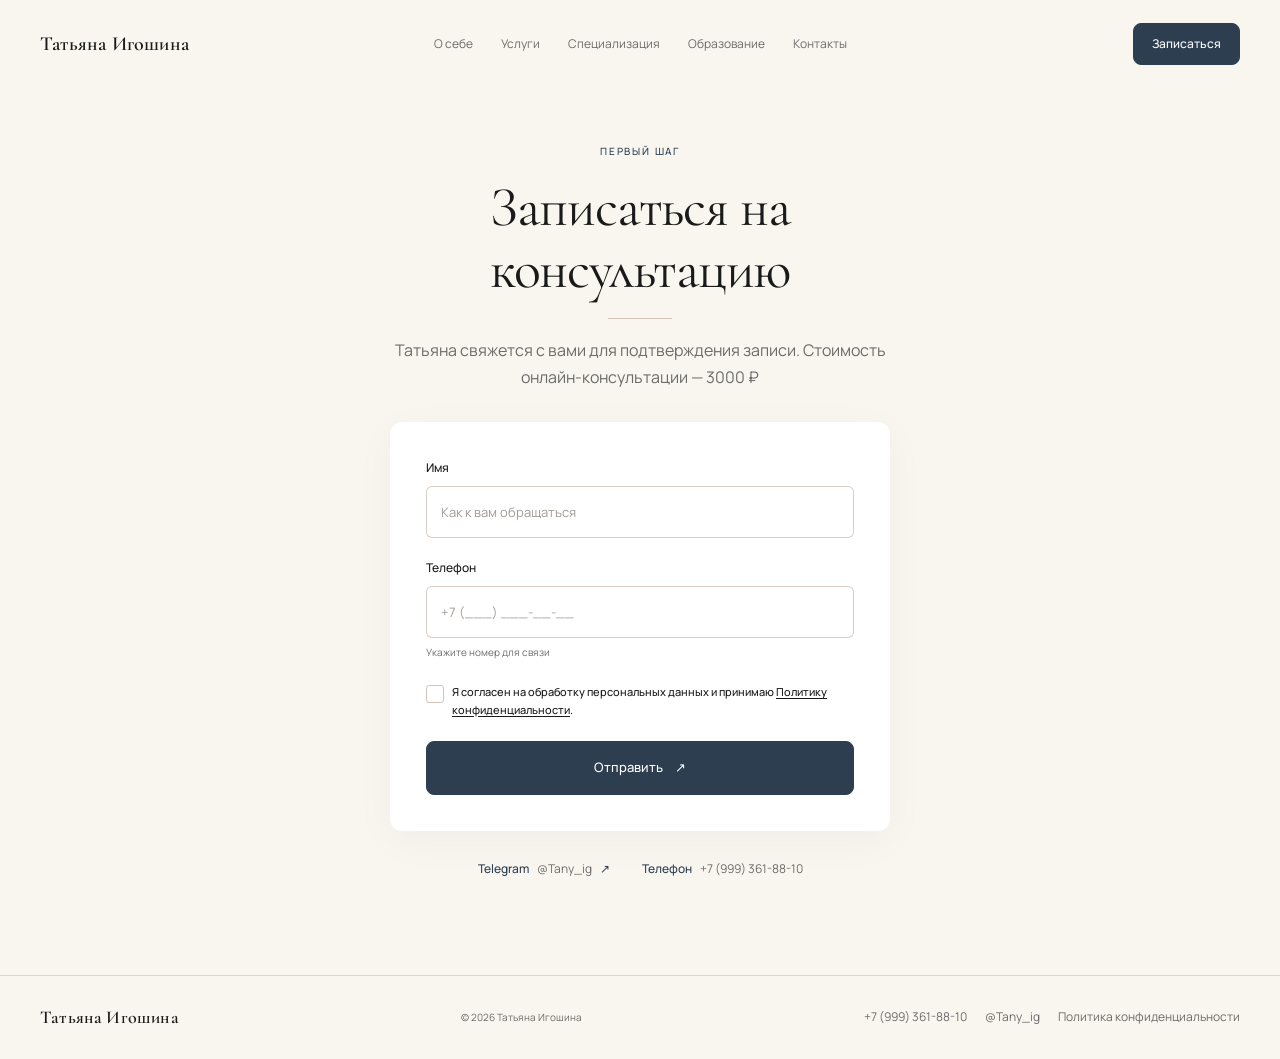
==== commit 5467fc92: "финальные правки: форма, контакты, политика, анимации" ====
--- a/booking.html
+++ b/booking.html
@@ -42,11 +42,15 @@
             <label for="contact-phone">Телефон</label>
             <input id="contact-phone" name="phone" type="tel" inputmode="tel" autocomplete="tel" placeholder="+7 (___) ___-__-__" aria-describedby="phone-hint" required>
             <span class="form-hint" id="phone-hint">Укажите номер для связи</span>
+            <div class="form-consent">
+              <input type="checkbox" id="consent" required>
+              <label for="consent">Я согласен на обработку персональных данных и принимаю <a href="privacy.html" target="_blank" rel="noopener noreferrer">Политику конфиденциальности</a>.</label>
+            </div>
             <button class="button form-submit" type="submit">Отправить <span aria-hidden="true">↗</span></button>
           </form>
           <div class="booking-contacts">
-            <a href="https://t.me/tatyana_psy" target="_blank" rel="noopener noreferrer">Telegram <span>@tatyana_psy</span> <span aria-hidden="true">↗</span></a>
-            <a href="tel:+79991234567">Телефон <span>+7 (999) 123-45-67</span></a>
+            <a href="https://t.me/Tany_ig" target="_blank" rel="noopener noreferrer">Telegram <span>@Tany_ig</span> <span aria-hidden="true">↗</span></a>
+            <a href="tel:+79993618810">Телефон <span>+7 (999) 361-88-10</span></a>
           </div>
         </div>
       </div>
@@ -68,7 +72,11 @@
     <div class="container footer-inner">
       <a class="wordmark footer-wordmark" href="index.html#home">Татьяна Игошина</a>
       <p>© 2026 Татьяна Игошина</p>
-      <a class="footer-social" href="https://t.me/tatyana_psy" target="_blank" rel="noopener noreferrer">Telegram <span aria-hidden="true">↗</span></a>
+      <div class="footer-links">
+        <a class="footer-social" href="tel:+79993618810">+7 (999) 361-88-10</a>
+        <a class="footer-social" href="https://t.me/Tany_ig" target="_blank" rel="noopener noreferrer">@Tany_ig</a>
+        <a class="footer-social" href="privacy.html">Политика конфиденциальности</a>
+      </div>
     </div>
   </footer>
 </body>
--- a/css/style.css
+++ b/css/style.css
@@ -899,6 +899,86 @@
   font-size: 10px;
 }
 
+.form-consent {
+  display: flex;
+  align-items: flex-start;
+  gap: 10px;
+  margin-bottom: 22px;
+}
+
+.form-consent input {
+  position: absolute;
+  width: 1px;
+  height: 1px;
+  margin: -1px;
+  overflow: hidden;
+  clip: rect(0, 0, 0, 0);
+  clip-path: inset(50%);
+  white-space: nowrap;
+}
+
+.form-consent label {
+  position: relative;
+  padding-left: 26px;
+  cursor: pointer;
+}
+
+.form-consent label::before,
+.form-consent label::after {
+  position: absolute;
+  top: 2px;
+  left: 0;
+  width: 16px;
+  height: 16px;
+  border-radius: 3px;
+  content: "";
+}
+
+.form-consent label::before {
+  border: 1px solid var(--color-accent-light);
+  background: var(--color-surface);
+  transition: background-color 180ms ease, border-color 180ms ease;
+}
+
+.form-consent label::after {
+  top: 3px;
+  left: 5px;
+  width: 6px;
+  height: 10px;
+  border-right: 2px solid var(--color-surface);
+  border-bottom: 2px solid var(--color-surface);
+  border-radius: 0;
+  opacity: 0;
+  transform: rotate(45deg) scale(0.75);
+  transition: opacity 180ms ease, transform 180ms ease;
+}
+
+.form-consent input:checked + label::before {
+  border-color: var(--color-accent);
+  background: var(--color-accent);
+}
+
+.form-consent input:checked + label::after {
+  opacity: 1;
+  transform: rotate(45deg) scale(1);
+}
+
+.form-consent input:focus-visible + label::before {
+  outline: 2px solid var(--color-accent);
+  outline-offset: 3px;
+}
+
+.form-consent label {
+  margin: 0;
+  font-size: 11px;
+  line-height: 1.6;
+}
+
+.form-consent a {
+  text-decoration: underline;
+  text-underline-offset: 2px;
+}
+
 .form-submit {
   width: 100%;
   cursor: pointer;
@@ -951,14 +1031,14 @@
   stroke-linejoin: round;
 }
 
-.success-check-circle {
+.confirmation-modal[open] .success-check-circle {
   stroke-width: 3;
   stroke-dasharray: 302;
   stroke-dashoffset: 302;
   animation: draw-success-circle 900ms ease forwards;
 }
 
-.success-check-mark {
+.confirmation-modal[open] .success-check-mark {
   stroke-width: 4;
   stroke-dasharray: 68;
   stroke-dashoffset: 68;
@@ -1063,6 +1143,13 @@
 .footer-inner p {
   margin: 0;
   font-size: 10px;
+}
+
+.footer-links {
+  display: flex;
+  flex-wrap: wrap;
+  justify-content: flex-end;
+  gap: 8px 18px;
 }
 
 .reveal {
